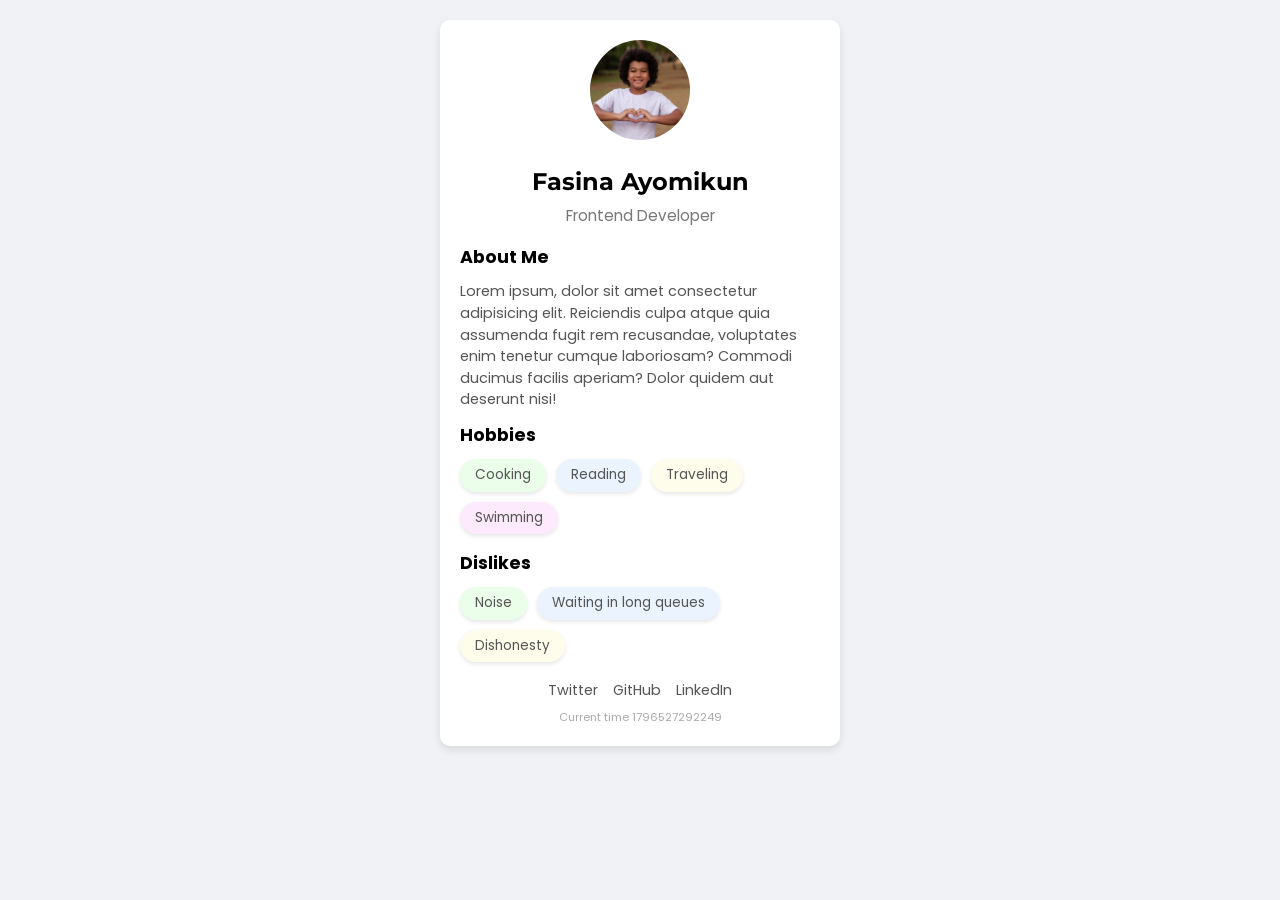
==== index.html @ 5b968bef "initial commit" ====
<!DOCTYPE html>
<html lang="en">
  <head>
    <meta charset="UTF-8" />
    <meta name="viewport" content="width=device-width, initial-scale=1.0" />
    <link rel="stylesheet" href="style.css" />
    <title>HNG 13 - Stage 0 Task</title>
  </head>
  <body>
    <main>
      <article class="profile-card" data-testid="test-profile-card">
        <figure class="profile-image">
          <img
            data-testid="test-user-avatar"
            src="./profile.jpg"
            alt="Portrait of Fasina Ayomikun"
            width="200"
          />
        </figure>
        <header class="profile-header">
          <h2 data-testid="test-user-name">Fasina Ayomikun</h2>
          <p>Frontend Developer</p>
        </header>
        <section class="profile-bio">
          <h3>About Me</h3>
          <p data-testid="test-user-bio">
            Lorem ipsum, dolor sit amet consectetur adipisicing elit. Reiciendis
            culpa atque quia assumenda fugit rem recusandae, voluptates enim
            tenetur cumque laboriosam? Commodi ducimus facilis aperiam? Dolor
            quidem aut deserunt nisi!
          </p>
        </section>

        <section class="hobbies">
          <h3>Hobbies</h3>
          <ul data-testid="test-user-hobbies">
            <li>Cooking</li>
            <li>Reading</li>
            <li>Traveling</li>
            <li>Swimming</li>
          </ul>
        </section>

        <section class="dislikes">
          <h3>Dislikes</h3>
          <ul data-testid="test-user-dislikes">
            <li>Noise</li>
            <li>Waiting in long queues</li>
            <li>Dishonesty</li>
          </ul>
        </section>

        <footer>
          <nav class="profile-socials" data-testid="test-user-social-links">
            <ul>
              <li data-testid="test-user-social-twitter">
                <a
                  href="https://twitter.com"
                  target="_blank"
                  rel="noopener noreferrer"
                  >Twitter</a
                >
              </li>
              <li data-testid="test-user-social-github">
                <a
                  href="https://github.com"
                  target="_blank"
                  rel="noopener noreferrer"
                  >GitHub</a
                >
              </li>
              <li data-testid="test-user-social-linkedin">
                <a
                  href="https://linkedin.com"
                  target="_blank"
                  rel="noopener noreferrer"
                  >LinkedIn</a
                >
              </li>
            </ul>
          </nav>
          <p>
            Current time <time datetime="" data-testid="test-user-time"></time>
          </p>
        </footer>
      </article>
    </main>

    <script src="app.js"></script>
  </body>
</html>
---- style.css ----
@import url('https://fonts.googleapis.com/css2?family=Montserrat:ital,wght@0,100..900;1,100..900&family=Poppins:ital,wght@0,100;0,200;0,300;0,400;0,500;0,600;0,700;0,800;0,900;1,100;1,200;1,300;1,400;1,500;1,600;1,700;1,800;1,900&display=swap');

* {
    padding: 0;
    margin: 0;
    box-sizing: border-box;
    font-family: 'Poppins', Tahoma, Geneva, Verdana, sans-serif;
}

html {

    overflow-wrap: anywhere;
}

body {
    background-color: #f0f2f5;
    display: flex;
    justify-content: center;
    align-items: center;
    height: fit-content;
    padding: 20px;
    line-height: 1.6;
    word-break: break-word;
}

a {}



.profile-card {
    background-color: #fff;
    border-radius: 10px;
    box-shadow: 0 4px 8px rgba(0, 0, 0, 0.1);
    width: 100%;
    max-width: 400px;
    padding: 20px;
    text-align: center;
}

.profile-image img {
    border-radius: 50%;
    width: 100px;
    height: 100px;
    object-fit: cover;
    margin-bottom: 15px;
}

.profile-header h2 {
    font-size: 1.5rem;
    margin-bottom: 3px;
    font-family: "Montserrat", sans-serif;
}

.profile-header p {
    color: #777;
    font-size: 0.95rem;
    margin-bottom: 15px;
}

.profile-bio {
    text-align: left;
    margin-bottom: 10px;
}

.profile-bio h3 {
    font-size: 1.1rem;
    margin-bottom: 10px;
}

.profile-bio p {
    font-size: 0.9rem;
    color: #555;
    line-height: 1.5;
}

.profile-socials ul {
    list-style: none;
    display: flex;
    justify-content: center;
    gap: 15px;
    margin-bottom: 6px;
}

.profile-socials a {
    text-decoration: none;
    color: #555;
    font-size: 0.9rem;
    transition: color 0.3s;
}

.profile-socials a:hover {
    color: #0073e6;
}

.profile-socials a:focus {
    color: #0073e6;
    outline: none;
}

.hobbies,
.dislikes {
    text-align: left;
    margin-bottom: 15px;
}

.hobbies h3,
.dislikes h3 {
    font-size: 1.1rem;
    margin-bottom: 10px;
}

.hobbies ul,
.dislikes ul {
    list-style: none;
    display: flex;
    flex-wrap: wrap;
    gap: 10px;

}

.hobbies li,
.dislikes li {
    font-size: 0.85rem;
    color: #555;
    line-height: 1.5;
    background-color: rgba(245, 52, 52, 0.1);
    padding: 6px 15px;
    border-radius: 50px;
    box-shadow: 0 2px 4px rgba(0, 0, 0, 0.1);

}

.hobbies li:first-child,
.dislikes li:first-child {
    background-color: rgba(52, 245, 52, 0.1);
}

.hobbies li:nth-child(2),
.dislikes li:nth-child(2) {
    background-color: rgba(52, 137, 245, 0.1);
}

.hobbies li:nth-child(3),
.dislikes li:nth-child(3) {
    background-color: rgba(245, 223, 52, 0.1);
}

.hobbies li:nth-child(4),
.dislikes li:nth-child(4) {
    background-color: rgba(245, 52, 231, 0.1);
}

.hobbies li:nth-child(5),
.dislikes li:nth-child(5) {
    background-color: rgba(52, 245, 199, 0.1);
}

footer {

    margin-top: 15px;
}

footer p {
    text-align: center;
    font-size: 0.7rem;
    color: #aaa;
}



@media (max-width:334px) {

    .hobbies li,
    .dislikes li {
        width: 100%;
        text-align: center;
    }

    footer {
        margin-top: 30px;
    }

    .profile-socials a {
        font-size: 0.8rem;
    }
}
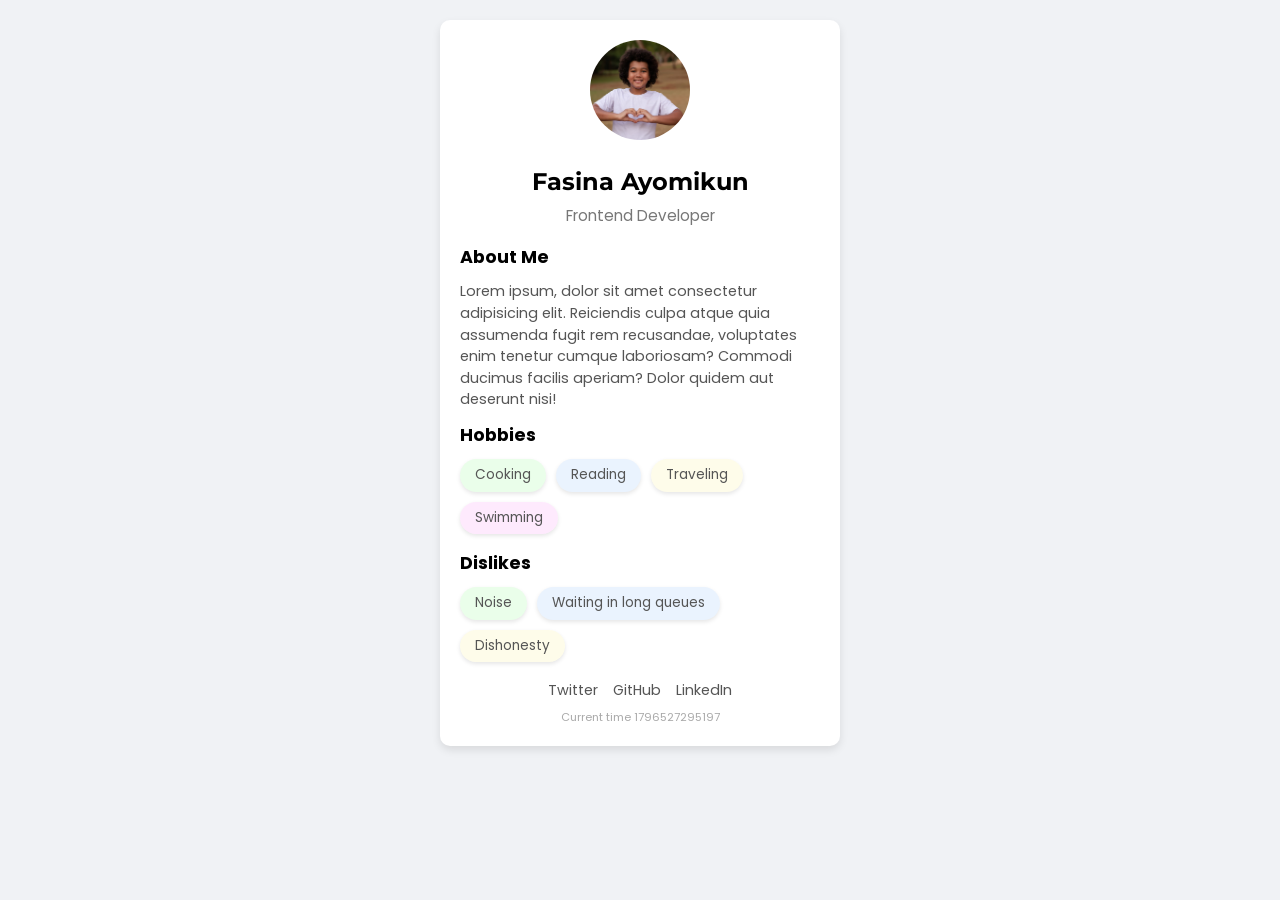
==== commit a67d7fea: "initial commit" ====
--- a/index.html
+++ b/index.html
@@ -19,7 +19,7 @@
         </figure>
         <header class="profile-header">
           <h2 data-testid="test-user-name">Fasina Ayomikun</h2>
-          <p>Frontend Developer</p>
+          <p data-testid="test-user-role">Frontend Developer</p>
         </header>
         <section class="profile-bio">
           <h3>About Me</h3>
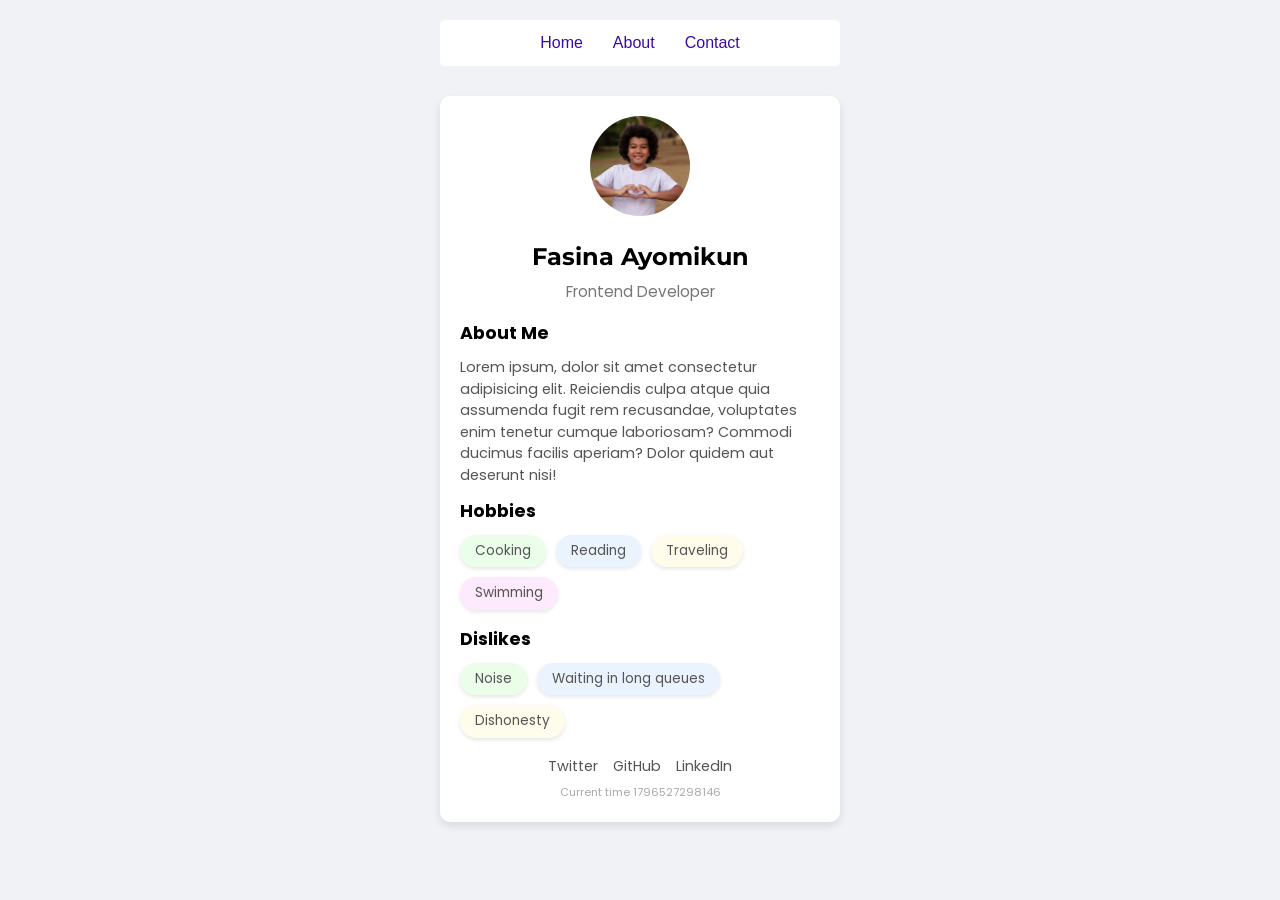
==== commit 222d9557: "fix slug not in project schema" ====
--- a/index.html
+++ b/index.html
@@ -7,6 +7,13 @@
     <title>HNG 13 - Stage 0 Task</title>
   </head>
   <body>
+    <nav class="navigation">
+      <ul class="nav-links">
+        <li><a href="index.html">Home</a></li>
+        <li><a href="about.html">About</a></li>
+        <li><a href="contact.html">Contact</a></li>
+      </ul>
+    </nav>
     <main>
       <article class="profile-card" data-testid="test-profile-card">
         <figure class="profile-image">
--- a/style.css
+++ b/style.css
@@ -1,6 +1,17 @@
 @import url('https://fonts.googleapis.com/css2?family=Montserrat:ital,wght@0,100..900;1,100..900&family=Poppins:ital,wght@0,100;0,200;0,300;0,400;0,500;0,600;0,700;0,800;0,900;1,100;1,200;1,300;1,400;1,500;1,600;1,700;1,800;1,900&display=swap');
 
+/* colour palette : #3a0ca3, #7209b7, #f72585 */
+
+:root {
+    --primary-color: #3a0ca3;
+    --secondary-color: #7209b7;
+    --accent-color: #f72585;
+    --background-color: #f0f2f5;
+    --text-color: #333;
+}
+
 * {
+
     padding: 0;
     margin: 0;
     box-sizing: border-box;
@@ -13,8 +24,11 @@
 }
 
 body {
-    background-color: #f0f2f5;
+    background-color: var(--background-color);
     display: flex;
+    flex-direction: column;
+
+    gap: 20px;
     justify-content: center;
     align-items: center;
     height: fit-content;
@@ -23,9 +37,38 @@
     word-break: break-word;
 }
 
-a {}
-
-
+.navigation {
+    width: 100%;
+    max-width: 400px;
+}
+
+.navigation .nav-links {
+    list-style: none;
+    display: flex;
+    justify-content: center;
+    gap: 30px;
+    margin-bottom: 10px;
+    background-color: #fff;
+    padding: 10px 15px;
+    border-radius: 5px;
+}
+
+.nav-links a {
+    text-decoration: none;
+    color: var(--primary-color);
+    font-weight: 500;
+    font-size: 1rem;
+    transition: color 0.3s;
+}
+
+.nav-links a:hover {
+    color: var(--accent-color);
+}
+
+.nav-links a:focus {
+    color: var(--accent-color);
+    outline: none;
+}
 
 .profile-card {
     background-color: #fff;
@@ -167,6 +210,94 @@
 }
 
 
+/* Contact Page */
+
+.contact-page h2 {
+    text-align: center;
+    margin-bottom: 20px;
+    color: var(--primary-color);
+}
+
+label {
+    display: block;
+    margin-bottom: 5px;
+    font-weight: 500;
+    text-align: left;
+}
+
+input {
+    width: 100%;
+    padding: 10px;
+    margin: 5px 0 15px 0;
+    border: 1px solid #ccc;
+    border-radius: 5px;
+    font-size: 1rem;
+    outline-color: var(--accent-color);
+}
+
+textarea {
+    width: 100%;
+    padding: 10px;
+    outline-color: var(--accent-color);
+    margin: 5px 0 15px 0;
+    border: 1px solid #ccc;
+    border-radius: 5px;
+    font-size: 1rem;
+    resize: vertical;
+    min-height: 100px;
+}
+
+.btn {
+    outline-color: var(--secondary-color);
+    background-color: var(--primary-color);
+    color: #fff;
+    border: none;
+    padding: 7px 15px;
+    width: 100%;
+    border-radius: 5px;
+    cursor: pointer;
+    font-size: 1rem;
+    transition: background-color 0.3s;
+}
+
+.error {
+    color: red;
+    font-size: 0.8rem;
+    margin-top: -10px;
+    margin-bottom: 10px;
+    text-align: left;
+}
+
+.success {
+    color: green;
+    font-size: 0.9rem;
+    text-align: center;
+    margin-top: 10px;
+}
+
+/* About Page */
+.about-page h2 {
+    text-align: center;
+    margin-bottom: 20px;
+    color: var(--primary-color);
+}
+
+.about-page section {
+    margin-bottom: 20px;
+    text-align: left;
+}
+
+.about-page section h3 {
+    color: var(--primary-color);
+    margin-bottom: 10px;
+}
+
+.about-page section p {
+    font-size: 0.9rem;
+    color: #555555;
+    line-height: 1.5;
+    margin: 3px 0;
+}
 
 @media (max-width:334px) {
 
